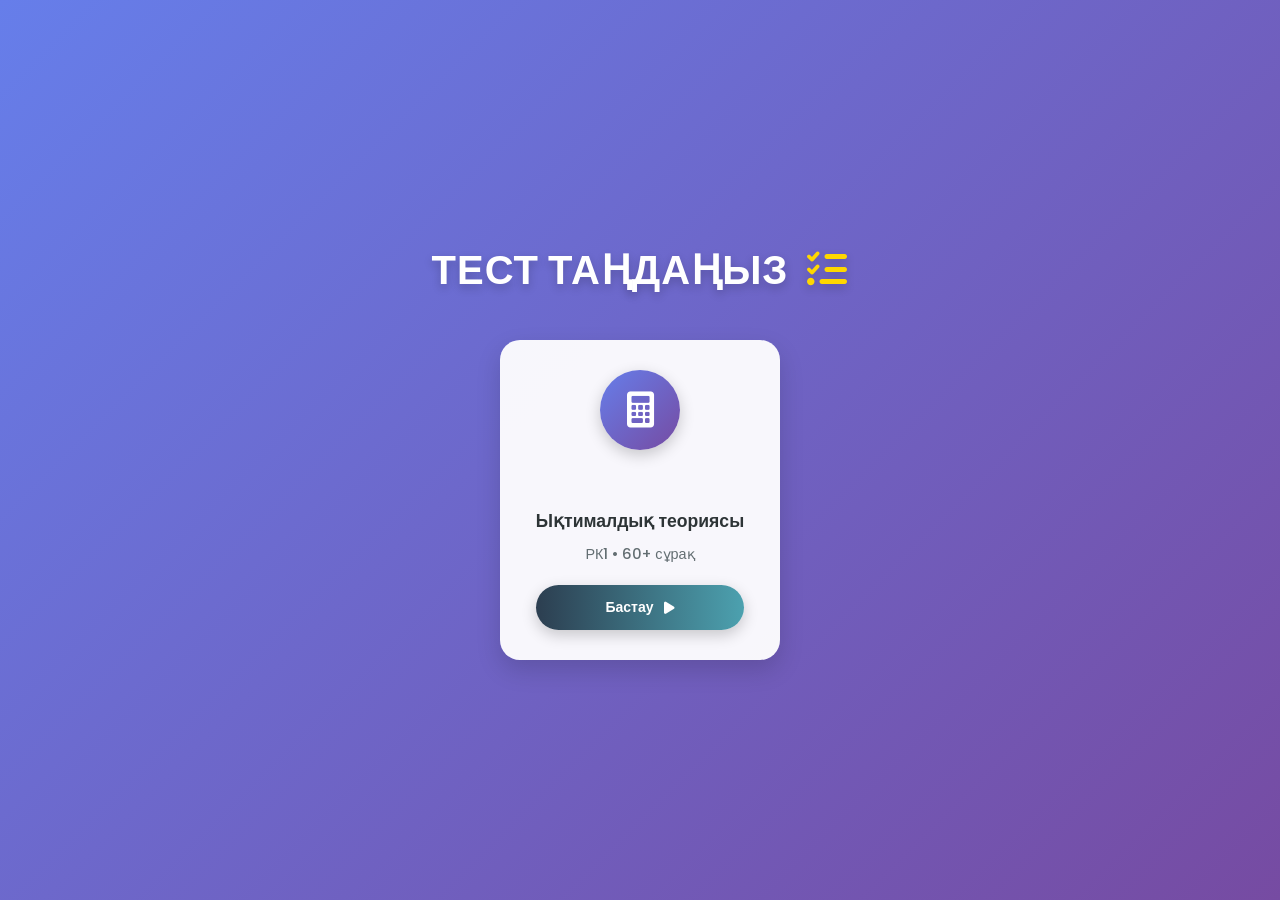
==== quiz.html @ 0b3dd4f9 "My first quiz upload" ====
<!DOCTYPE html>
<html lang="kk">
<head>
    <meta charset="UTF-8">
    <meta name="viewport" content="width=device-width, initial-scale=1.0">
    <title>Online Quiz</title>
    <link href="https://fonts.googleapis.com/css2?family=Poppins:wght@400;500;600;700&display=swap" rel="stylesheet">
    <link rel="stylesheet" href="https://cdnjs.cloudflare.com/ajax/libs/font-awesome/6.0.0/css/all.min.css">
    <link rel="stylesheet" href="style.css">
</head>
<body>

    <div id="quiz-screen" class="quiz-card">
        <div class="quiz-header">
            <a href="index.html" class="back-link">
                <i class="fas fa-arrow-left"></i> Артқа
            </a>
            <div class="timer-box">
                <span id="quiz-title">Тақырып</span>
            </div>
        </div>
        
        <div class="progress-container">
            <div class="progress-bar" id="progress-bar"></div>
        </div>
        
        <div class="info-bar">
            <div id="question-count" class="q-count">1 / 10</div>
            
            <div class="jump-box">
                <input type="number" id="jump-input" placeholder="№" min="1">
                <button onclick="jumpToQuestion()" class="jump-btn">Өту</button>
            </div>
        </div>

        <h3 id="question-text">Сұрақ жүктелуде...</h3>

        <div class="img-container">
            <img id="question-img" src="" alt="Сурет" style="display: none;">
        </div>
        
        <div id="options-list" class="options-grid"></div>

        <div class="navigation-buttons">
            <button id="prev-btn" class="nav-btn prev-btn" onclick="prevQuestion()" style="display: none;">
                <i class="fas fa-arrow-left"></i> Артқа
            </button>

            <button id="check-btn" class="nav-btn check-btn" style="display: none;" onclick="checkMultiAnswer()">
                Тексеру
            </button>

            <button id="next-btn" class="nav-btn next-btn" onclick="nextQuestion()" style="display: none;">
                Келесі <i class="fas fa-arrow-right"></i>
            </button>
        </div>
    </div>

    <div id="result-screen" class="quiz-card result-card" style="display: none;">
        <div class="trophy-icon">
            <i class="fas fa-trophy"></i>
        </div>
        <h2>Тест аяқталды!</h2>
        <p class="result-label">Сіздің нәтижеңіз:</p>
        
        <div class="score-box">
            <span id="score-text">0</span> / <span id="total-text">0</span>
        </div>

        <p id="feedback-text" class="feedback"></p>

        <div class="action-buttons">
            <button onclick="location.reload()" class="btn-restart">
                <i class="fas fa-redo"></i> Қайта тапсыру
            </button>
            <a href="index.html" class="btn-home">
                <i class="fas fa-home"></i> Мәзір
            </a>
        </div>
    </div>

    <script src="questions.js"></script>
    <script src="script.js"></script>

</body>
</html>
---- style.css ----
/* 1. НЕГІЗГІ ПАРАМЕТРЛЕР */
* { box-sizing: border-box; margin: 0; padding: 0; }

body {
    font-family: 'Poppins', sans-serif;
    background: linear-gradient(135deg, #667eea 0%, #764ba2 100%);
    display: flex;
    justify-content: center;
    align-items: center;
    min-height: 100vh;
    padding: 20px;
    color: #333;
}

.quiz-card {
    background: #ffffff;
    width: 100%;
    max-width: 600px;
    border-radius: 20px;
    padding: 30px;
    box-shadow: 0 15px 35px rgba(0, 0, 0, 0.2);
    animation: fadeIn 0.5s ease-in-out;
}

@keyframes fadeIn {
    from { opacity: 0; transform: translateY(20px); }
    to { opacity: 1; transform: translateY(0); }
}

.quiz-header {
    display: flex;
    justify-content: space-between;
    align-items: center;
    margin-bottom: 20px;
}

.back-link { text-decoration: none; color: #764ba2; font-weight: 600; font-size: 14px; }
#quiz-title { font-weight: 700; color: #444; text-transform: uppercase; font-size: 14px; }

.progress-container {
    width: 100%; background-color: #f0f0f0; border-radius: 50px; height: 10px; margin-bottom: 15px; overflow: hidden;
}
.progress-bar {
    height: 100%; background: linear-gradient(90deg, #667eea, #764ba2); width: 0%; border-radius: 50px; transition: width 0.4s ease-in-out;
}

/* INFO BAR (Санағыш + Өту) */
.info-bar {
    display: flex;
    justify-content: space-between;
    align-items: center;
    margin-bottom: 20px;
}

.q-count { font-weight: 600; color: #888; font-size: 14px; }

/* ӨТУ БЛОГЫ */
.jump-box { display: flex; gap: 5px; }
.jump-box input {
    width: 60px; padding: 5px; border: 1px solid #ccc; border-radius: 8px; text-align: center; outline: none;
}
.jump-box input:focus { border-color: #667eea; }
.jump-btn {
    background: #667eea; color: white; border: none; padding: 5px 12px; border-radius: 8px; cursor: pointer; font-size: 13px;
}

#question-text { font-size: 18px; font-weight: 600; color: #2d3748; margin-bottom: 20px; text-align: center; }
.img-container { text-align: center; margin-bottom: 20px; }
#question-img { max-width: 100%; max-height: 250px; border-radius: 10px; }

/* ЖАУАПТАР */
.options-grid { display: flex; flex-direction: column; gap: 10px; }
.option-item {
    background: #f8f9fa; border: 2px solid transparent; padding: 15px; border-radius: 12px; cursor: pointer; display: flex; align-items: center; transition: all 0.2s;
}
.option-item:hover { background: #eef2ff; border-color: #667eea; }
.circle { height: 12px; width: 12px; border: 2px solid #ccc; border-radius: 50%; margin-right: 15px; }

.option-item.correct { background: #d4edda; border-color: #28a745; color: #155724; }
.option-item.correct .circle { background: #28a745; border-color: #28a745; }
.option-item.wrong { background: #f8d7da; border-color: #dc3545; color: #721c24; }
.option-item.wrong .circle { background: #dc3545; border-color: #dc3545; }
.disabled { pointer-events: none; opacity: 0.9; }

/* БАТЫРМАЛАР БЛОГЫ */
.navigation-buttons { display: flex; justify-content: space-between; gap: 10px; margin-top: 20px; }
.nav-btn {
    flex: 1; padding: 12px; border-radius: 12px; font-weight: 600; border: none; color: white; cursor: pointer; font-size: 15px;
}
.prev-btn { background: #e0e0e0; color: #555; }
.check-btn { background: #ffc107; color: #333; }
.next-btn { background: linear-gradient(90deg, #667eea, #764ba2); }

/* НӘТИЖЕ */
.result-card { text-align: center; }
.trophy-icon { font-size: 60px; color: #ffb700; margin-bottom: 15px; }
.score-box { font-size: 40px; font-weight: 800; color: #667eea; margin: 10px 0; }
.action-buttons { display: flex; gap: 10px; justify-content: center; margin-top: 20px; }
.btn-restart, .btn-home { padding: 10px 20px; border-radius: 10px; border: none; cursor: pointer; }
.btn-restart { background: #667eea; color: white; }
.btn-home { background: #edf2f7; color: #4a5568; text-decoration: none; display: flex; align-items: center; }

/* МОБИЛЬДІ */
@media (max-width: 768px) {
    body { padding-top: 40px; align-items: flex-start; }
    .nav-btn { font-size: 14px; padding: 10px; }
}
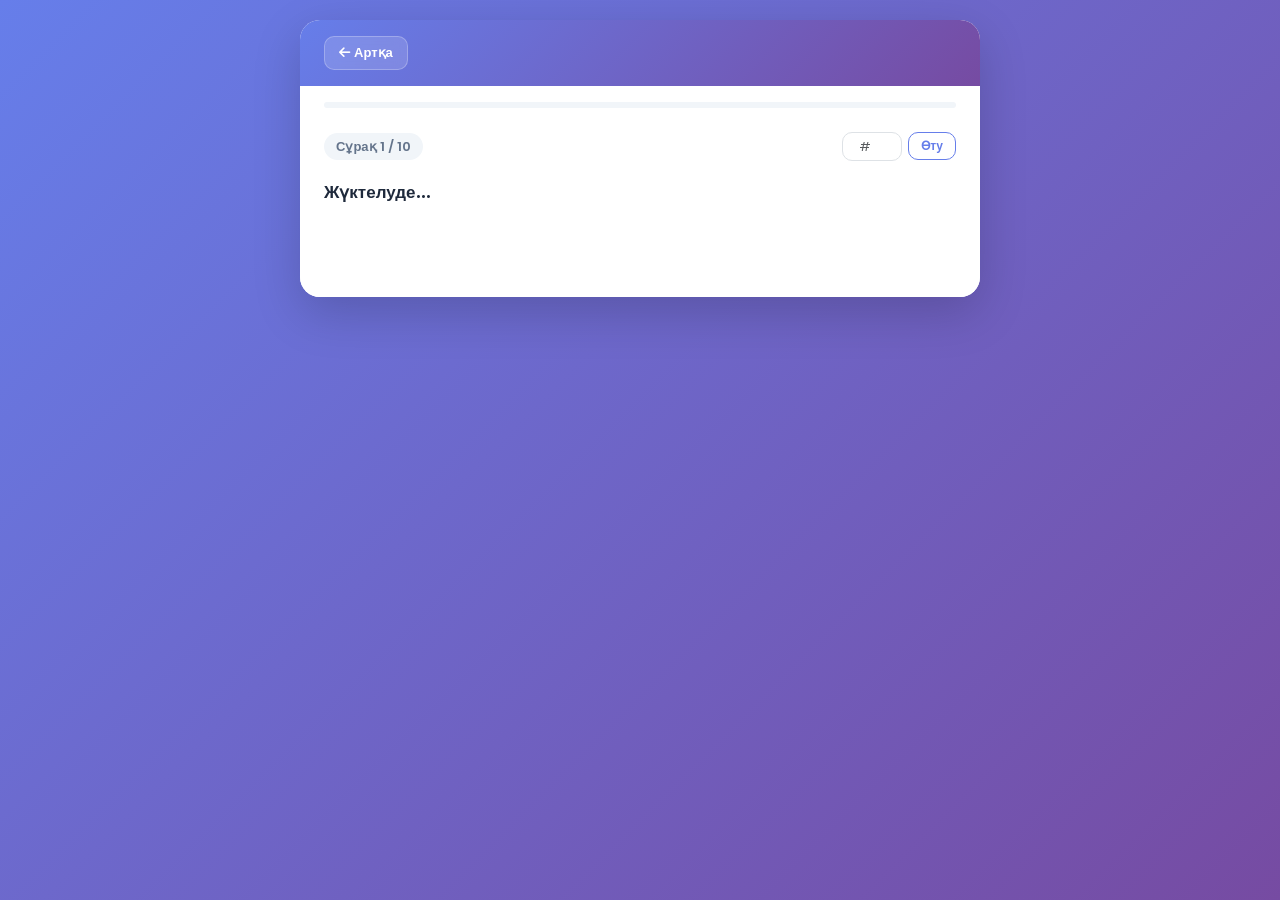
==== commit 8224c726: "update" ====
--- a/quiz.html
+++ b/quiz.html
@@ -3,84 +3,202 @@
 <head>
     <meta charset="UTF-8">
     <meta name="viewport" content="width=device-width, initial-scale=1.0">
-    <title>Online Quiz</title>
-    <link href="https://fonts.googleapis.com/css2?family=Poppins:wght@400;500;600;700&display=swap" rel="stylesheet">
+    <title>Тест</title>
+    <link href="https://fonts.googleapis.com/css2?family=Poppins:wght@400;500;600;700;800&display=swap" rel="stylesheet">
     <link rel="stylesheet" href="https://cdnjs.cloudflare.com/ajax/libs/font-awesome/6.0.0/css/all.min.css">
+    <link href="https://cdn.jsdelivr.net/npm/bootstrap@5.3.3/dist/css/bootstrap.min.css" rel="stylesheet">
     <link rel="stylesheet" href="style.css">
+    <style>
+        body {
+            font-family: 'Poppins', sans-serif;
+            min-height: 100vh;
+            background: var(--quiz-gradient);
+            display: flex;
+            align-items: flex-start;
+            justify-content: center;
+            padding: 20px 16px 40px;
+        }
+        .quiz-card {
+            width: 100%;
+            max-width: 680px;
+            border-radius: 20px !important;
+            overflow: hidden;
+        }
+        /* Top header bar */
+        .quiz-header {
+            background: var(--quiz-gradient);
+            padding: 16px 24px;
+            display: flex;
+            align-items: center;
+            justify-content: space-between;
+        }
+        .quiz-header .quiz-name {
+            color: rgba(255,255,255,.9);
+            font-size: 13px;
+            font-weight: 600;
+            letter-spacing: .03em;
+            text-transform: uppercase;
+        }
+        /* Progress section */
+        .quiz-progress-wrap {
+            padding: 0 24px;
+            background: white;
+        }
+        .quiz-progress-track {
+            height: 6px;
+            background: #f1f5f9;
+            border-radius: 50px;
+            overflow: hidden;
+        }
+        .quiz-progress-track .fill {
+            height: 100%;
+            background: var(--quiz-gradient);
+            border-radius: 50px;
+            transition: width .4s cubic-bezier(.34,1.2,.64,1);
+        }
+        /* Body */
+        .quiz-body { padding: 24px 24px 28px; background: white; }
+        .question-meta {
+            display: flex;
+            justify-content: space-between;
+            align-items: center;
+            margin-bottom: 18px;
+        }
+        .question-counter {
+            font-size: 13px;
+            color: var(--muted);
+            font-weight: 600;
+            background: #f1f5f9;
+            padding: 4px 12px;
+            border-radius: 20px;
+        }
+        .question-text {
+            font-size: 17px;
+            font-weight: 700;
+            line-height: 1.55;
+            color: var(--text);
+            margin-bottom: 20px;
+            min-height: 48px;
+        }
+        /* Jump input */
+        .jump-wrap {
+            display: flex;
+            align-items: center;
+            gap: 6px;
+        }
+        .jump-wrap input {
+            width: 60px;
+            font-size: 13px;
+            text-align: center;
+            border-radius: 10px !important;
+        }
+        .jump-wrap button {
+            font-size: 12px;
+            padding: 4px 12px;
+            border-radius: 10px !important;
+            font-weight: 600;
+        }
+        /* Options */
+        #options-list { margin-bottom: 22px; }
+        /* Nav buttons */
+        .quiz-nav { display: flex; gap: 10px; }
+        .quiz-nav .btn { border-radius: 12px !important; font-weight: 600; font-size: 14px; flex: 1; padding: 11px 16px; }
+        /* Mobile: nav becomes sticky */
+        @media (max-width: 767px) {
+            .quiz-nav { position: fixed; bottom: 0; left: 0; right: 0; padding: 12px 16px calc(12px + env(safe-area-inset-bottom)); background: white; border-top: 1px solid #e8ecf4; box-shadow: 0 -4px 20px rgba(0,0,0,.08); z-index: 200; }
+            .quiz-body { padding-bottom: 90px !important; }
+            body { align-items: flex-start !important; padding-top: 0 !important; padding-bottom: 0 !important; }
+            .quiz-card { border-radius: 0 !important; min-height: 100vh; }
+        }
+    </style>
+    <script src="https://www.gstatic.com/firebasejs/9.23.0/firebase-app-compat.js"></script>
+    <script src="https://www.gstatic.com/firebasejs/9.23.0/firebase-auth-compat.js"></script>
+    <script src="https://www.gstatic.com/firebasejs/9.23.0/firebase-firestore-compat.js"></script>
+    <script src="js/firebase-config.js"></script>
+    <script src="js/auth.js"></script>
 </head>
 <body>
-
-    <div id="quiz-screen" class="quiz-card">
-        <div class="quiz-header">
-            <a href="index.html" class="back-link">
-                <i class="fas fa-arrow-left"></i> Артқа
-            </a>
-            <div class="timer-box">
-                <span id="quiz-title">Тақырып</span>
+<div id="toast-container"></div>
+
+<div class="card border-0 shadow-lg quiz-card animate-in">
+
+    <!-- Coloured header -->
+    <div class="quiz-header">
+        <a href="index.html" class="btn btn-sm text-white fw-semibold"
+           style="background:rgba(255,255,255,.15);border:1.5px solid rgba(255,255,255,.25);border-radius:10px;font-size:13px;padding:6px 14px;backdrop-filter:blur(6px)">
+            <i class="fas fa-arrow-left me-1"></i>Артқа
+        </a>
+        <span id="quiz-title" class="quiz-name"></span>
+        <div id="timer-container">
+            <span id="timer-display" class="timer-badge" style="display:none">
+                <i class="fas fa-clock"></i><span id="timer-text">00:00</span>
+            </span>
+        </div>
+    </div>
+
+    <!-- Thin progress bar right under header -->
+    <div class="quiz-progress-wrap pt-3 pb-0">
+        <div class="quiz-progress-track">
+            <div class="fill" id="progress-bar" style="width:0%"></div>
+        </div>
+    </div>
+
+    <!-- Main body -->
+    <div class="quiz-body">
+
+        <!-- Counter + Jump -->
+        <div class="question-meta">
+            <span class="question-counter" id="question-count">Сұрақ 1 / 10</span>
+            <div class="jump-wrap">
+                <input type="number" class="form-control form-control-sm"
+                       id="jump-input" placeholder="#" min="1">
+                <button class="btn btn-sm btn-outline-primary" onclick="jumpToQuestion()">Өту</button>
             </div>
         </div>
-        
-        <div class="progress-container">
-            <div class="progress-bar" id="progress-bar"></div>
-        </div>
-        
-        <div class="info-bar">
-            <div id="question-count" class="q-count">1 / 10</div>
-            
-            <div class="jump-box">
-                <input type="number" id="jump-input" placeholder="№" min="1">
-                <button onclick="jumpToQuestion()" class="jump-btn">Өту</button>
-            </div>
-        </div>
-
-        <h3 id="question-text">Сұрақ жүктелуде...</h3>
-
-        <div class="img-container">
-            <img id="question-img" src="" alt="Сурет" style="display: none;">
-        </div>
-        
-        <div id="options-list" class="options-grid"></div>
-
-        <div class="navigation-buttons">
-            <button id="prev-btn" class="nav-btn prev-btn" onclick="prevQuestion()" style="display: none;">
-                <i class="fas fa-arrow-left"></i> Артқа
+
+        <!-- Question text -->
+        <div class="question-text" id="question-text">Жүктелуде...</div>
+
+        <!-- Image -->
+        <div class="text-center mb-3">
+            <img id="question-img" src="" class="img-fluid rounded-3 shadow-sm"
+                 style="display:none;max-height:220px" alt="Сурет">
+        </div>
+
+        <!-- Options -->
+        <div id="options-list" class="d-flex flex-column gap-2"></div>
+
+        <!-- Navigation -->
+        <div class="quiz-nav">
+            <button id="prev-btn" class="btn btn-outline-secondary"
+                    onclick="prevQuestion()" style="display:none">
+                <i class="fas fa-arrow-left me-1"></i>Артқа
             </button>
-
-            <button id="check-btn" class="nav-btn check-btn" style="display: none;" onclick="checkMultiAnswer()">
-                Тексеру
+            <button id="check-btn" class="btn btn-warning"
+                    onclick="checkMultiAnswer()" style="display:none">
+                <i class="fas fa-check me-1"></i>Тексеру
             </button>
-
-            <button id="next-btn" class="nav-btn next-btn" onclick="nextQuestion()" style="display: none;">
-                Келесі <i class="fas fa-arrow-right"></i>
+            <button id="next-btn" class="btn btn-primary"
+                    onclick="nextQuestion()" style="display:none">
+                Келесі <i class="fas fa-arrow-right ms-1"></i>
             </button>
         </div>
-    </div>
-
-    <div id="result-screen" class="quiz-card result-card" style="display: none;">
-        <div class="trophy-icon">
-            <i class="fas fa-trophy"></i>
-        </div>
-        <h2>Тест аяқталды!</h2>
-        <p class="result-label">Сіздің нәтижеңіз:</p>
-        
-        <div class="score-box">
-            <span id="score-text">0</span> / <span id="total-text">0</span>
-        </div>
-
-        <p id="feedback-text" class="feedback"></p>
-
-        <div class="action-buttons">
-            <button onclick="location.reload()" class="btn-restart">
-                <i class="fas fa-redo"></i> Қайта тапсыру
-            </button>
-            <a href="index.html" class="btn-home">
-                <i class="fas fa-home"></i> Мәзір
-            </a>
-        </div>
-    </div>
-
-    <script src="questions.js"></script>
-    <script src="script.js"></script>
-
+
+    </div>
+</div>
+
+<!-- Saving overlay -->
+<div id="saving-overlay" style="display:none;position:fixed;inset:0;background:rgba(15,23,42,.65);z-index:9999;align-items:center;justify-content:center">
+    <div class="card border-0 text-center p-4 pop-in" style="border-radius:20px;min-width:240px;box-shadow:0 24px 80px rgba(0,0,0,.3)">
+        <div class="mx-auto mb-3" style="width:64px;height:64px;background:var(--quiz-gradient);border-radius:50%;display:flex;align-items:center;justify-content:center">
+            <div class="spinner-border text-white" style="width:32px;height:32px" role="status"></div>
+        </div>
+        <p class="fw-bold mb-1" style="font-size:16px">Нәтиже сақталуда...</p>
+        <p class="text-muted mb-0" style="font-size:13px">Бір сәт күте тұрыңыз</p>
+    </div>
+</div>
+
+<script src="https://cdn.jsdelivr.net/npm/bootstrap@5.3.3/dist/js/bootstrap.bundle.min.js"></script>
+<script src="script.js"></script>
 </body>
-</html>+</html>
--- a/style.css
+++ b/style.css
@@ -1,107 +1,620 @@
-/* 1. НЕГІЗГІ ПАРАМЕТРЛЕР */
-* { box-sizing: border-box; margin: 0; padding: 0; }
-
-body {
-    font-family: 'Poppins', sans-serif;
-    background: linear-gradient(135deg, #667eea 0%, #764ba2 100%);
+/* ============================================================
+   QUIZ PLATFORM — DESIGN SYSTEM v2
+   Modern · Clean · Polished
+   ============================================================ */
+
+/* ── Variables ──────────────────────────────────────────────── */
+:root {
+    --primary:        #667eea;
+    --primary-dark:   #5a6fd6;
+    --secondary:      #764ba2;
+    --gradient:       linear-gradient(135deg, #667eea 0%, #764ba2 100%);
+    --gradient-hover: linear-gradient(135deg, #5a6fd6 0%, #6840a0 100%);
+
+    --success:  #10b981;
+    --warning:  #f59e0b;
+    --danger:   #ef4444;
+
+    --bg:       #f1f5f9;
+    --card:     #ffffff;
+    --border:   #e2e8f0;
+    --text:     #1e293b;
+    --muted:    #64748b;
+
+    --shadow-xs: 0 1px 4px rgba(102,126,234,.10);
+    --shadow-sm: 0 2px 12px rgba(102,126,234,.12);
+    --shadow:    0 4px 24px rgba(102,126,234,.15);
+    --shadow-lg: 0 12px 48px rgba(102,126,234,.20);
+    --shadow-xl: 0 24px 80px rgba(102,126,234,.28);
+
+    --radius:    18px;
+    --radius-sm: 12px;
+    --radius-xs: 8px;
+    --pill:      50px;
+
+    /* Bootstrap compat */
+    --bs-primary:     #667eea;
+    --bs-primary-rgb: 102, 126, 234;
+    --bs-body-font-family: 'Poppins', sans-serif;
+    --quiz-primary:   #667eea;
+    --quiz-secondary: #764ba2;
+    --quiz-gradient:  linear-gradient(135deg, #667eea 0%, #764ba2 100%);
+}
+
+/* ── Reset / Base ─────────────────────────────────────────── */
+*, *::before, *::after { box-sizing: border-box; }
+body { font-family: 'Poppins', sans-serif; color: var(--text); }
+
+/* ── Bootstrap overrides ─────────────────────────────────── */
+.btn-primary {
+    background: var(--gradient) !important;
+    border: none !important;
+    font-weight: 600;
+    letter-spacing: .02em;
+    transition: transform .15s, box-shadow .15s, filter .15s;
+}
+.btn-primary:hover:not(:disabled) {
+    filter: brightness(1.08) !important;
+    box-shadow: 0 6px 24px rgba(102,126,234,.40) !important;
+    transform: translateY(-1px);
+}
+.btn-primary:active { transform: translateY(0) !important; }
+.btn-primary:focus  { box-shadow: 0 0 0 .25rem rgba(102,126,234,.35) !important; }
+
+.btn-outline-primary {
+    color: var(--primary);
+    border-color: var(--primary);
+    font-weight: 600;
+}
+.btn-outline-primary:hover {
+    background: var(--gradient);
+    border-color: transparent;
+}
+
+.text-primary   { color: var(--primary) !important; }
+.bg-primary     { background: var(--gradient) !important; }
+.border-primary { border-color: var(--primary) !important; }
+.badge.bg-primary { background: var(--gradient) !important; }
+.bg-quiz { background: var(--gradient) !important; }
+
+.progress-bar.bg-quiz {
+    background: var(--gradient) !important;
+    border-radius: var(--pill);
+}
+
+.form-control:focus,
+.form-select:focus {
+    border-color: var(--primary);
+    box-shadow: 0 0 0 .2rem rgba(102,126,234,.18);
+}
+
+/* ── Animations ───────────────────────────────────────────── */
+@keyframes fadeSlideIn {
+    from { opacity: 0; transform: translateY(20px); }
+    to   { opacity: 1; transform: translateY(0); }
+}
+@keyframes fadeSlideRight {
+    from { opacity: 0; transform: translateX(-16px); }
+    to   { opacity: 1; transform: translateX(0); }
+}
+@keyframes pulse {
+    0%, 100% { opacity: 1; }
+    50%       { opacity: .45; }
+}
+@keyframes shimmer {
+    to { background-position: -200% 0; }
+}
+@keyframes popIn {
+    0%   { transform: scale(.85); opacity: 0; }
+    70%  { transform: scale(1.04); }
+    100% { transform: scale(1); opacity: 1; }
+}
+@keyframes toastIn {
+    from { opacity: 0; transform: translateX(120%); }
+    to   { opacity: 1; transform: translateX(0); }
+}
+@keyframes toastOut {
+    from { opacity: 1; transform: translateX(0); }
+    to   { opacity: 0; transform: translateX(120%); }
+}
+@keyframes float {
+    0%, 100% { transform: translateY(0); }
+    50%       { transform: translateY(-10px); }
+}
+
+.animate-in { animation: fadeSlideIn .45s ease-out both; }
+.pop-in     { animation: popIn .35s cubic-bezier(.34,1.56,.64,1) both; }
+
+/* ── Toast notifications ─────────────────────────────────── */
+#toast-container {
+    position: fixed;
+    top: 20px; right: 20px;
+    z-index: 9999;
     display: flex;
-    justify-content: center;
+    flex-direction: column;
+    gap: 10px;
+    pointer-events: none;
+}
+.toast {
+    pointer-events: auto;
+    display: flex;
     align-items: center;
+    gap: 12px;
+    padding: 14px 18px;
+    border-radius: var(--radius-sm);
+    font-size: 14px;
+    font-weight: 500;
+    min-width: 260px;
+    max-width: 360px;
+    box-shadow: var(--shadow-lg);
+    animation: toastIn .3s cubic-bezier(.34,1.2,.64,1) both;
+    backdrop-filter: blur(12px);
+}
+.toast.hide { animation: toastOut .3s ease both; }
+.toast i { font-size: 18px; flex-shrink: 0; }
+.toast-success { background: #ecfdf5; color: #065f46; border-left: 4px solid #10b981; }
+.toast-error   { background: #fef2f2; color: #7f1d1d; border-left: 4px solid #ef4444; }
+.toast-info    { background: #eff6ff; color: #1e3a8a; border-left: 4px solid #3b82f6; }
+/* Legacy .show support */
+.toast.show { display: flex !important; }
+
+/* ── Quiz option items ────────────────────────────────────── */
+.option-item {
+    border: 2px solid var(--border) !important;
+    cursor: pointer;
+    transition: all .18s ease;
+    border-radius: var(--radius-sm) !important;
+    background: var(--card) !important;
+    user-select: none;
+    position: relative;
+    overflow: hidden;
+}
+.option-item::before {
+    content: '';
+    position: absolute; inset: 0;
+    background: var(--gradient);
+    opacity: 0;
+    transition: opacity .18s;
+}
+.option-item:hover:not(.disabled) {
+    border-color: var(--primary) !important;
+    transform: translateX(4px);
+    box-shadow: var(--shadow-sm);
+}
+.option-item:hover:not(.disabled)::before { opacity: .04; }
+
+.option-item.selected {
+    border-color: var(--primary) !important;
+    background: linear-gradient(135deg, rgba(102,126,234,.07), rgba(118,75,162,.07)) !important;
+    box-shadow: 0 0 0 4px rgba(102,126,234,.12);
+}
+.option-item.correct {
+    border-color: #10b981 !important;
+    background: linear-gradient(135deg, #ecfdf5, #d1fae5) !important;
+    color: #064e3b !important;
+    transform: translateX(4px);
+}
+.option-item.wrong {
+    border-color: #ef4444 !important;
+    background: linear-gradient(135deg, #fef2f2, #fee2e2) !important;
+    color: #7f1d1d !important;
+}
+.option-item.disabled { pointer-events: none; }
+
+/* Option letter badge A/B/C/D */
+.option-letter {
+    width: 32px; height: 32px;
+    border-radius: 50%;
+    background: var(--bg);
+    border: 2px solid var(--border);
+    display: inline-flex; align-items: center; justify-content: center;
+    font-weight: 700; font-size: 12px; color: var(--muted);
+    flex-shrink: 0;
+    transition: all .18s;
+}
+.option-item:hover:not(.disabled) .option-letter {
+    background: var(--gradient);
+    border-color: transparent;
+    color: white;
+}
+.option-item.selected .option-letter {
+    background: var(--gradient);
+    border-color: transparent;
+    color: white;
+}
+.option-item.correct .option-letter {
+    background: #10b981;
+    border-color: transparent;
+    color: white;
+}
+.option-item.wrong .option-letter {
+    background: #ef4444;
+    border-color: transparent;
+    color: white;
+}
+
+/* Legacy option-circle (keep compatibility) */
+.option-circle {
+    width: 14px; height: 14px;
+    border: 2px solid #ced4da;
+    border-radius: 50%;
+    flex-shrink: 0;
+    display: inline-block;
+    transition: all .15s;
+}
+.option-item.selected .option-circle { background: var(--primary); border-color: var(--primary); }
+.option-item.correct  .option-circle { background: #10b981; border-color: #10b981; }
+.option-item.wrong    .option-circle { background: #ef4444; border-color: #ef4444; }
+
+/* ── Timer ────────────────────────────────────────────────── */
+.timer-badge {
+    background: #eef2ff;
+    color: var(--primary);
+    border-radius: var(--pill);
+    padding: 6px 16px;
+    font-weight: 700; font-size: 13px;
+    display: inline-flex; align-items: center; gap: 6px;
+    border: 1.5px solid rgba(102,126,234,.25);
+}
+.timer-badge.urgent {
+    background: #fef2f2 !important;
+    color: #ef4444 !important;
+    border-color: rgba(239,68,68,.3) !important;
+    animation: pulse 1s infinite;
+}
+
+/* ── Answer review ────────────────────────────────────────── */
+.answer-item {
+    border-left: 4px solid var(--border);
+    border-radius: 0 var(--radius-xs) var(--radius-xs) 0;
+    transition: transform .15s;
+}
+.answer-item:hover { transform: translateX(3px); }
+.answer-item.correct-ans { border-left-color: #10b981; }
+.answer-item.wrong-ans   { border-left-color: #ef4444; }
+
+/* ── Result hero ──────────────────────────────────────────── */
+.result-hero {
+    background: var(--gradient);
+    color: white;
+    padding: 48px 32px 36px;
+    text-align: center;
+    position: relative;
+    overflow: hidden;
+}
+.result-hero::before {
+    content: '';
+    position: absolute;
+    top: -40%; right: -20%;
+    width: 400px; height: 400px;
+    background: rgba(255,255,255,.08);
+    border-radius: 50%;
+}
+.result-hero::after {
+    content: '';
+    position: absolute;
+    bottom: -60%; left: -10%;
+    width: 300px; height: 300px;
+    background: rgba(255,255,255,.06);
+    border-radius: 50%;
+}
+
+/* ── Quiz card hover ──────────────────────────────────────── */
+.quiz-card-hover {
+    transition: transform .25s cubic-bezier(.34,1.56,.64,1), box-shadow .25s;
+}
+.quiz-card-hover:hover {
+    transform: translateY(-8px);
+    box-shadow: var(--shadow-xl) !important;
+}
+
+/* ── Leaderboard podium ───────────────────────────────────── */
+.podium-wrap { display: flex; justify-content: center; align-items: flex-end; gap: 12px; }
+.podium-col  { display: flex; flex-direction: column; align-items: center; gap: 6px; }
+.podium-bar  {
+    width: 88px;
+    background: var(--gradient);
+    border-radius: 12px 12px 0 0;
+    display: flex; align-items: flex-start; justify-content: center;
+    padding-top: 10px;
+    position: relative;
+    overflow: hidden;
+}
+.podium-bar::before {
+    content: '';
+    position: absolute; top: 0; left: 0; right: 0;
+    height: 40%;
+    background: rgba(255,255,255,.15);
+}
+tr.rank-1 td { background: linear-gradient(90deg, #fffbea, white) !important; }
+tr.rank-2 td { background: linear-gradient(90deg, #f8f8f8, white) !important; }
+tr.rank-3 td { background: linear-gradient(90deg, #fef5ea, white) !important; }
+tr.my-row td { background: rgba(102,126,234,.07) !important; font-weight: 600; }
+
+/* ── Skeleton loading ─────────────────────────────────────── */
+.skeleton {
+    background: linear-gradient(90deg, #e8ecf4 25%, #f5f7ff 50%, #e8ecf4 75%);
+    background-size: 200% 100%;
+    animation: shimmer 1.6s infinite;
+    border-radius: var(--radius-xs);
+}
+
+/* ── Avatar circle ────────────────────────────────────────── */
+.avatar-circle {
+    width: 38px; height: 38px;
+    background: var(--gradient);
+    border-radius: 50%;
+    display: inline-flex; align-items: center; justify-content: center;
+    color: white; font-weight: 700; font-size: 14px;
+    flex-shrink: 0;
+    box-shadow: 0 2px 8px rgba(102,126,234,.35);
+}
+
+/* ── Login page decorations ───────────────────────────────── */
+.login-bg-shape {
+    position: absolute;
+    border-radius: 50%;
+    background: rgba(255,255,255,.08);
+    animation: float 6s ease-in-out infinite;
+}
+
+/* ── ADMIN LAYOUT ─────────────────────────────────────────── */
+.admin-body {
+    background: var(--bg) !important;
+    display: block !important;
+    padding: 0 !important;
+    align-items: unset !important;
+}
+
+.admin-sidebar {
+    background: linear-gradient(180deg, #0f172a 0%, #1e293b 100%);
+    width: 255px; min-height: 100vh;
+    position: fixed; top: 0; left: 0; z-index: 1000;
+    display: flex; flex-direction: column;
+    overflow-y: auto;
+    box-shadow: 4px 0 24px rgba(0,0,0,.25);
+}
+.admin-mobile-offcanvas {
+    background: linear-gradient(180deg, #0f172a 0%, #1e293b 100%) !important;
+    width: 255px !important;
+}
+.admin-main-wrapper {
+    margin-left: 255px;
+    background: var(--bg);
     min-height: 100vh;
-    padding: 20px;
-    color: #333;
-}
-
-.quiz-card {
-    background: #ffffff;
-    width: 100%;
-    max-width: 600px;
-    border-radius: 20px;
-    padding: 30px;
-    box-shadow: 0 15px 35px rgba(0, 0, 0, 0.2);
-    animation: fadeIn 0.5s ease-in-out;
-}
-
-@keyframes fadeIn {
-    from { opacity: 0; transform: translateY(20px); }
-    to { opacity: 1; transform: translateY(0); }
-}
-
-.quiz-header {
+}
+
+.sidebar-brand {
+    padding: 22px 20px;
+    font-size: 16px; font-weight: 700;
+    color: white;
+    border-bottom: 1px solid rgba(255,255,255,.08);
+    display: flex; align-items: center; gap: 12px;
+    letter-spacing: .02em;
+}
+.sidebar-brand i {
+    font-size: 18px;
+    background: var(--gradient);
+    -webkit-background-clip: text;
+    -webkit-text-fill-color: transparent;
+}
+
+.sidebar-nav .nav-link {
+    color: rgba(255,255,255,.55);
+    padding: 13px 22px;
+    display: flex; align-items: center; gap: 14px;
+    border-left: 3px solid transparent;
+    font-weight: 500; font-size: 14px;
+    border-radius: 0;
+    transition: all .2s;
+    position: relative;
+}
+.sidebar-nav .nav-link i {
+    width: 18px; text-align: center; font-size: 15px;
+}
+.sidebar-nav .nav-link:hover {
+    color: rgba(255,255,255,.9);
+    background: rgba(255,255,255,.06);
+    border-left-color: rgba(102,126,234,.6);
+}
+.sidebar-nav .nav-link.active {
+    color: white;
+    background: rgba(102,126,234,.2);
+    border-left-color: var(--primary);
+    font-weight: 600;
+}
+.sidebar-nav .nav-link.active i {
+    color: #a5b4fc;
+}
+
+.sidebar-footer {
+    padding: 12px 0;
+    border-top: 1px solid rgba(255,255,255,.08);
+    margin-top: auto;
+}
+
+/* Stat icon boxes */
+.stat-icon-box {
+    width: 52px; height: 52px;
+    border-radius: var(--radius-sm);
+    flex-shrink: 0;
+    display: flex; align-items: center; justify-content: center;
+    font-size: 20px; color: white;
+    box-shadow: 0 4px 12px rgba(0,0,0,.15);
+}
+
+/* File drop zone */
+.drop-zone {
+    border: 2px dashed #c7d4f0;
+    border-radius: var(--radius);
+    background: linear-gradient(135deg, #f8f9ff, #f0f2ff);
+    padding: 48px 24px;
+    text-align: center;
+    cursor: pointer;
+    transition: all .2s;
+}
+.drop-zone:hover,
+.drop-zone.drag-over {
+    border-color: var(--primary);
+    background: linear-gradient(135deg, #eef2ff, #e8ecff);
+    transform: scale(1.01);
+}
+
+/* Import progress bar fill */
+.import-progress-fill {
+    height: 100%;
+    background: var(--gradient);
+    border-radius: var(--pill);
+    transition: width .3s ease;
+}
+
+/* ── Responsive admin ─────────────────────────────────────── */
+@media (max-width: 991.98px) {
+    .admin-sidebar     { display: none; }
+    .admin-main-wrapper { margin-left: 0; }
+}
+
+/* ── Utility ──────────────────────────────────────────────── */
+.fw-800 { font-weight: 800 !important; }
+.hover-shadow:hover { box-shadow: var(--shadow-lg) !important; }
+
+/* ═══════════════════════════════════════════════════════════
+   MOBILE ENHANCEMENTS
+   ═══════════════════════════════════════════════════════════ */
+
+/* ── Mobile bottom navigation bar ──────────────────────────── */
+.mobile-nav {
+    display: none;
+    position: fixed;
+    bottom: 0; left: 0; right: 0;
+    background: white;
+    border-top: 1px solid #e8ecf4;
+    z-index: 1050;
+    padding: 6px 8px calc(6px + env(safe-area-inset-bottom));
+    box-shadow: 0 -4px 24px rgba(0,0,0,.08);
+}
+.mobile-nav-inner {
     display: flex;
-    justify-content: space-between;
+    justify-content: space-around;
     align-items: center;
-    margin-bottom: 20px;
-}
-
-.back-link { text-decoration: none; color: #764ba2; font-weight: 600; font-size: 14px; }
-#quiz-title { font-weight: 700; color: #444; text-transform: uppercase; font-size: 14px; }
-
-.progress-container {
-    width: 100%; background-color: #f0f0f0; border-radius: 50px; height: 10px; margin-bottom: 15px; overflow: hidden;
-}
-.progress-bar {
-    height: 100%; background: linear-gradient(90deg, #667eea, #764ba2); width: 0%; border-radius: 50px; transition: width 0.4s ease-in-out;
-}
-
-/* INFO BAR (Санағыш + Өту) */
-.info-bar {
-    display: flex;
-    justify-content: space-between;
-    align-items: center;
-    margin-bottom: 20px;
-}
-
-.q-count { font-weight: 600; color: #888; font-size: 14px; }
-
-/* ӨТУ БЛОГЫ */
-.jump-box { display: flex; gap: 5px; }
-.jump-box input {
-    width: 60px; padding: 5px; border: 1px solid #ccc; border-radius: 8px; text-align: center; outline: none;
-}
-.jump-box input:focus { border-color: #667eea; }
-.jump-btn {
-    background: #667eea; color: white; border: none; padding: 5px 12px; border-radius: 8px; cursor: pointer; font-size: 13px;
-}
-
-#question-text { font-size: 18px; font-weight: 600; color: #2d3748; margin-bottom: 20px; text-align: center; }
-.img-container { text-align: center; margin-bottom: 20px; }
-#question-img { max-width: 100%; max-height: 250px; border-radius: 10px; }
-
-/* ЖАУАПТАР */
-.options-grid { display: flex; flex-direction: column; gap: 10px; }
-.option-item {
-    background: #f8f9fa; border: 2px solid transparent; padding: 15px; border-radius: 12px; cursor: pointer; display: flex; align-items: center; transition: all 0.2s;
-}
-.option-item:hover { background: #eef2ff; border-color: #667eea; }
-.circle { height: 12px; width: 12px; border: 2px solid #ccc; border-radius: 50%; margin-right: 15px; }
-
-.option-item.correct { background: #d4edda; border-color: #28a745; color: #155724; }
-.option-item.correct .circle { background: #28a745; border-color: #28a745; }
-.option-item.wrong { background: #f8d7da; border-color: #dc3545; color: #721c24; }
-.option-item.wrong .circle { background: #dc3545; border-color: #dc3545; }
-.disabled { pointer-events: none; opacity: 0.9; }
-
-/* БАТЫРМАЛАР БЛОГЫ */
-.navigation-buttons { display: flex; justify-content: space-between; gap: 10px; margin-top: 20px; }
-.nav-btn {
-    flex: 1; padding: 12px; border-radius: 12px; font-weight: 600; border: none; color: white; cursor: pointer; font-size: 15px;
-}
-.prev-btn { background: #e0e0e0; color: #555; }
-.check-btn { background: #ffc107; color: #333; }
-.next-btn { background: linear-gradient(90deg, #667eea, #764ba2); }
-
-/* НӘТИЖЕ */
-.result-card { text-align: center; }
-.trophy-icon { font-size: 60px; color: #ffb700; margin-bottom: 15px; }
-.score-box { font-size: 40px; font-weight: 800; color: #667eea; margin: 10px 0; }
-.action-buttons { display: flex; gap: 10px; justify-content: center; margin-top: 20px; }
-.btn-restart, .btn-home { padding: 10px 20px; border-radius: 10px; border: none; cursor: pointer; }
-.btn-restart { background: #667eea; color: white; }
-.btn-home { background: #edf2f7; color: #4a5568; text-decoration: none; display: flex; align-items: center; }
-
-/* МОБИЛЬДІ */
-@media (max-width: 768px) {
-    body { padding-top: 40px; align-items: flex-start; }
-    .nav-btn { font-size: 14px; padding: 10px; }
-}+}
+.mobile-nav-item {
+    display: flex; flex-direction: column; align-items: center;
+    gap: 3px; padding: 6px 16px;
+    text-decoration: none; color: #94a3b8;
+    font-size: 10px; font-weight: 600;
+    border-radius: 12px;
+    transition: all .18s;
+    min-width: 60px;
+}
+.mobile-nav-item i { font-size: 20px; line-height: 1; }
+.mobile-nav-item.active { color: var(--primary); }
+.mobile-nav-item.active i {
+    background: var(--gradient);
+    -webkit-background-clip: text;
+    -webkit-text-fill-color: transparent;
+}
+.mobile-nav-item:hover { color: var(--primary); background: #f0f2ff; }
+
+/* Active dot indicator */
+.mobile-nav-item.active::before {
+    content: '';
+    display: block;
+    width: 4px; height: 4px;
+    background: var(--gradient);
+    border-radius: 50%;
+    margin-bottom: -2px;
+    order: -1;
+}
+
+/* Add padding to body when bottom nav is shown */
+.has-mobile-nav {
+    padding-bottom: calc(70px + env(safe-area-inset-bottom)) !important;
+}
+
+@media (max-width: 767px) {
+    .mobile-nav { display: block; }
+    .has-mobile-nav { padding-bottom: calc(70px + env(safe-area-inset-bottom)) !important; }
+}
+
+/* ── Quiz page mobile ────────────────────────────────────────── */
+
+/* Sticky quiz controls on mobile */
+@media (max-width: 767px) {
+    .quiz-nav-sticky {
+        position: fixed !important;
+        bottom: 0; left: 0; right: 0;
+        background: white;
+        padding: 12px 16px calc(12px + env(safe-area-inset-bottom));
+        border-top: 1px solid #e8ecf4;
+        box-shadow: 0 -4px 20px rgba(0,0,0,.08);
+        z-index: 100;
+        display: flex; gap: 10px;
+    }
+    .quiz-nav-sticky .btn { border-radius: 12px !important; font-weight: 600; flex: 1; padding: 13px 16px; }
+    .quiz-body-scroll { padding-bottom: 90px !important; }
+
+    /* Option items — bigger tap target on mobile */
+    .option-item { padding: 14px 16px !important; min-height: 52px; }
+
+    /* Quiz header — compact */
+    .quiz-header { padding: 12px 16px !important; }
+    .quiz-header .quiz-name { font-size: 11px !important; max-width: 120px; overflow: hidden; text-overflow: ellipsis; white-space: nowrap; }
+
+    /* Question text */
+    .question-text { font-size: 15px !important; }
+}
+
+/* ── index.html mobile ────────────────────────────────────────── */
+@media (max-width: 767px) {
+    /* Compact hero */
+    .hero-section { padding: 28px 0 60px !important; }
+    .hero-section h1 { font-size: 1.6rem !important; }
+    .hero-section p { font-size: 13px !important; margin-bottom: 16px !important; }
+    .hero-stats { gap: 6px !important; }
+    .hero-stat { font-size: 11px !important; padding: 6px 12px !important; }
+
+    /* Quiz cards — 2 columns on mobile */
+    .quiz-card-mobile-2col { grid-template-columns: 1fr 1fr !important; }
+
+    /* Navbar compact */
+    .main-navbar .navbar-brand { font-size: 15px !important; }
+}
+
+/* ── Results page mobile ──────────────────────────────────────── */
+@media (max-width: 767px) {
+    .result-hero { padding: 36px 20px 28px !important; }
+    .score-ring-wrap { width: 120px !important; height: 120px !important; }
+    .score-ring { width: 120px !important; height: 120px !important; }
+    .score-ring-inner { width: 90px !important; height: 90px !important; }
+    .score-ring-inner .trophy { font-size: 22px !important; }
+    .score-ring-inner .score-num { font-size: 18px !important; }
+    .result-card { border-radius: 16px !important; margin: 0 4px; }
+    .result-body { padding: 20px 16px 24px !important; }
+    .actions .btn { padding: 9px 16px !important; font-size: 13px !important; }
+}
+
+/* ── Login page mobile ────────────────────────────────────────── */
+@media (max-width: 900px) {
+    .login-panel-right { padding: 36px 28px !important; }
+}
+
+/* ── Leaderboard mobile ───────────────────────────────────────── */
+@media (max-width: 767px) {
+    .lb-card { border-radius: 0 !important; margin: 0 !important; box-shadow: none !important; }
+    .lb-header { padding: 24px 20px 22px !important; }
+    body { padding: 0 !important; }
+}
+
+/* ── Global mobile tweaks ─────────────────────────────────────── */
+@media (max-width: 767px) {
+    /* Toasts — full width on mobile */
+    #toast-container { top: auto !important; bottom: 80px; right: 12px; left: 12px; }
+    .toast { min-width: unset !important; max-width: 100% !important; }
+
+    /* Cards with less padding */
+    .section-card .sc-head { padding: 14px 16px 12px !important; }
+
+    /* Scrollbar hidden on mobile tables */
+    .table-responsive { -webkit-overflow-scrolling: touch; }
+}
